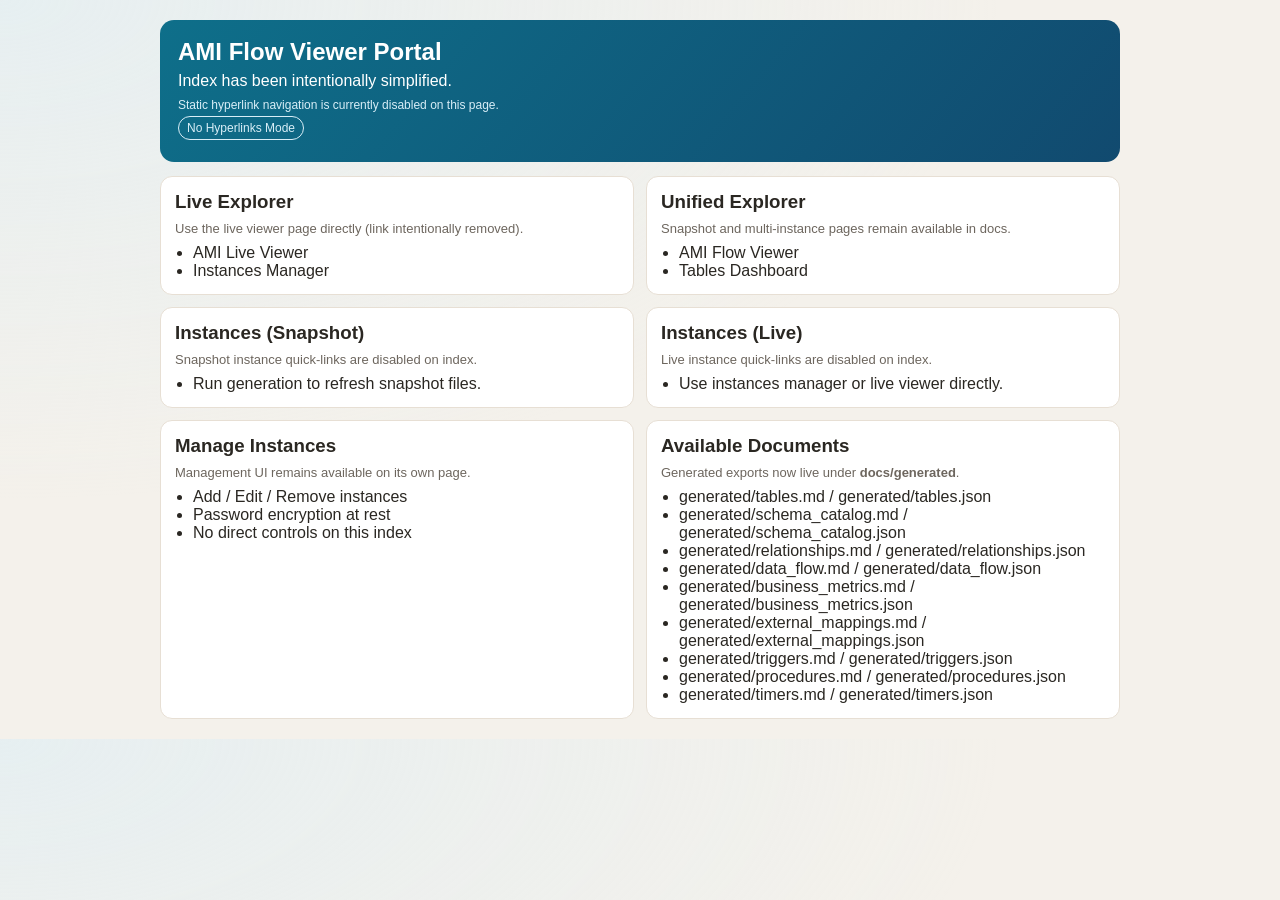
==== web/index.html @ 93d44f1a "optimise paths" ====
<!doctype html>
<html lang="en">
<head>
  <meta charset="utf-8">
  <meta name="viewport" content="width=device-width, initial-scale=1">
  <title>AMI Flow Viewer Portal</title>
  <style>
    :root {
      --bg: #f4f1eb;
      --card: #ffffff;
      --ink: #2a2722;
      --muted: #6d665e;
      --line: #e7dfd4;
      --accent: #0e6f8a;
    }
    * { box-sizing: border-box; }
    body {
      margin: 0;
      font-family: "Segoe UI", Tahoma, sans-serif;
      color: var(--ink);
      background: radial-gradient(1000px 500px at 0% 0%, #d9edf780, transparent), var(--bg);
    }
    .wrap { max-width: 1000px; margin: 0 auto; padding: 20px; }
    .hero {
      background: linear-gradient(130deg, #0e6f8a, #114a6f);
      color: #fff;
      border-radius: 14px;
      padding: 18px;
    }
    h1 { margin: 0 0 6px; }
    p { margin: 4px 0; }
    .grid {
      margin-top: 14px;
      display: grid;
      grid-template-columns: repeat(2, minmax(0, 1fr));
      gap: 12px;
    }
    .card {
      background: var(--card);
      border: 1px solid var(--line);
      border-radius: 12px;
      padding: 14px;
    }
    .card h3 { margin: 0 0 8px; }
    .muted { color: var(--muted); font-size: 13px; }
    ul { margin: 8px 0 0; padding-left: 18px; }
    .inline-note { margin-top: 8px; color: #d8eef7; font-size: 12px; }
    .pill {
      display: inline-block;
      padding: 4px 8px;
      border-radius: 999px;
      border: 1px solid #d8eef7;
      color: #d8eef7;
      font-size: 12px;
    }
    @media (max-width: 900px) {
      .grid { grid-template-columns: 1fr; }
    }
  </style>
</head>
<body>
  <div class="wrap">
    <section class="hero">
      <h1>AMI Flow Viewer Portal</h1>
      <p>Index has been intentionally simplified.</p>
      <p class="inline-note">Static hyperlink navigation is currently disabled on this page.</p>
      <p><span class="pill">No Hyperlinks Mode</span></p>
    </section>

    <section class="grid">
      <article class="card">
        <h3>Live Explorer</h3>
        <p class="muted">Use the live viewer page directly (link intentionally removed).</p>
        <ul>
          <li>AMI Live Viewer</li>
          <li>Instances Manager</li>
        </ul>
      </article>

      <article class="card">
        <h3>Unified Explorer</h3>
        <p class="muted">Snapshot and multi-instance pages remain available in docs.</p>
        <ul>
          <li>AMI Flow Viewer</li>
          <li>Tables Dashboard</li>
        </ul>
      </article>

      <article class="card">
        <h3>Instances (Snapshot)</h3>
        <p class="muted">Snapshot instance quick-links are disabled on index.</p>
        <ul>
          <li>Run generation to refresh snapshot files.</li>
        </ul>
      </article>

      <article class="card">
        <h3>Instances (Live)</h3>
        <p class="muted">Live instance quick-links are disabled on index.</p>
        <ul>
          <li>Use instances manager or live viewer directly.</li>
        </ul>
      </article>

      <article class="card">
        <h3>Manage Instances</h3>
        <p class="muted">Management UI remains available on its own page.</p>
        <ul>
          <li>Add / Edit / Remove instances</li>
          <li>Password encryption at rest</li>
          <li>No direct controls on this index</li>
        </ul>
      </article>

      <article class="card">
        <h3>Available Documents</h3>
        <p class="muted">Generated exports now live under <strong>docs/generated</strong>.</p>
        <ul>
          <li>generated/tables.md / generated/tables.json</li>
          <li>generated/schema_catalog.md / generated/schema_catalog.json</li>
          <li>generated/relationships.md / generated/relationships.json</li>
          <li>generated/data_flow.md / generated/data_flow.json</li>
          <li>generated/business_metrics.md / generated/business_metrics.json</li>
          <li>generated/external_mappings.md / generated/external_mappings.json</li>
          <li>generated/triggers.md / generated/triggers.json</li>
          <li>generated/procedures.md / generated/procedures.json</li>
          <li>generated/timers.md / generated/timers.json</li>
        </ul>
      </article>
    </section>
  </div>
</body>
</html>
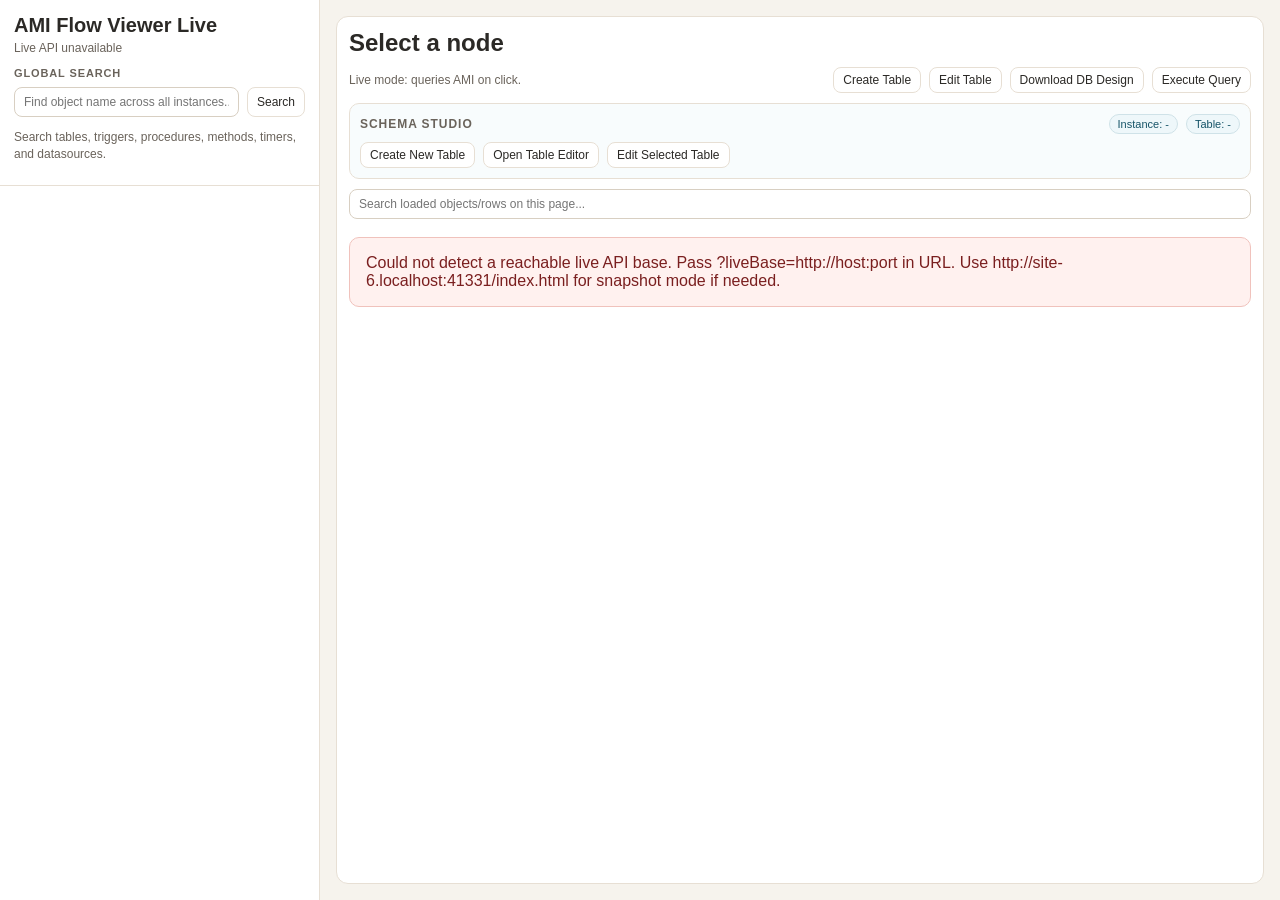
==== commit 7b733681: "landing changed to main live viewer page" ====
--- a/web/index.html
+++ b/web/index.html
@@ -3,131 +3,13 @@
 <head>
   <meta charset="utf-8">
   <meta name="viewport" content="width=device-width, initial-scale=1">
-  <title>AMI Flow Viewer Portal</title>
-  <style>
-    :root {
-      --bg: #f4f1eb;
-      --card: #ffffff;
-      --ink: #2a2722;
-      --muted: #6d665e;
-      --line: #e7dfd4;
-      --accent: #0e6f8a;
-    }
-    * { box-sizing: border-box; }
-    body {
-      margin: 0;
-      font-family: "Segoe UI", Tahoma, sans-serif;
-      color: var(--ink);
-      background: radial-gradient(1000px 500px at 0% 0%, #d9edf780, transparent), var(--bg);
-    }
-    .wrap { max-width: 1000px; margin: 0 auto; padding: 20px; }
-    .hero {
-      background: linear-gradient(130deg, #0e6f8a, #114a6f);
-      color: #fff;
-      border-radius: 14px;
-      padding: 18px;
-    }
-    h1 { margin: 0 0 6px; }
-    p { margin: 4px 0; }
-    .grid {
-      margin-top: 14px;
-      display: grid;
-      grid-template-columns: repeat(2, minmax(0, 1fr));
-      gap: 12px;
-    }
-    .card {
-      background: var(--card);
-      border: 1px solid var(--line);
-      border-radius: 12px;
-      padding: 14px;
-    }
-    .card h3 { margin: 0 0 8px; }
-    .muted { color: var(--muted); font-size: 13px; }
-    ul { margin: 8px 0 0; padding-left: 18px; }
-    .inline-note { margin-top: 8px; color: #d8eef7; font-size: 12px; }
-    .pill {
-      display: inline-block;
-      padding: 4px 8px;
-      border-radius: 999px;
-      border: 1px solid #d8eef7;
-      color: #d8eef7;
-      font-size: 12px;
-    }
-    @media (max-width: 900px) {
-      .grid { grid-template-columns: 1fr; }
-    }
-  </style>
+  <meta http-equiv="refresh" content="0; url=ami_flow_live.html">
+  <title>AMI Flow Viewer</title>
+  <script>
+    window.location.replace('ami_flow_live.html');
+  </script>
 </head>
 <body>
-  <div class="wrap">
-    <section class="hero">
-      <h1>AMI Flow Viewer Portal</h1>
-      <p>Index has been intentionally simplified.</p>
-      <p class="inline-note">Static hyperlink navigation is currently disabled on this page.</p>
-      <p><span class="pill">No Hyperlinks Mode</span></p>
-    </section>
-
-    <section class="grid">
-      <article class="card">
-        <h3>Live Explorer</h3>
-        <p class="muted">Use the live viewer page directly (link intentionally removed).</p>
-        <ul>
-          <li>AMI Live Viewer</li>
-          <li>Instances Manager</li>
-        </ul>
-      </article>
-
-      <article class="card">
-        <h3>Unified Explorer</h3>
-        <p class="muted">Snapshot and multi-instance pages remain available in docs.</p>
-        <ul>
-          <li>AMI Flow Viewer</li>
-          <li>Tables Dashboard</li>
-        </ul>
-      </article>
-
-      <article class="card">
-        <h3>Instances (Snapshot)</h3>
-        <p class="muted">Snapshot instance quick-links are disabled on index.</p>
-        <ul>
-          <li>Run generation to refresh snapshot files.</li>
-        </ul>
-      </article>
-
-      <article class="card">
-        <h3>Instances (Live)</h3>
-        <p class="muted">Live instance quick-links are disabled on index.</p>
-        <ul>
-          <li>Use instances manager or live viewer directly.</li>
-        </ul>
-      </article>
-
-      <article class="card">
-        <h3>Manage Instances</h3>
-        <p class="muted">Management UI remains available on its own page.</p>
-        <ul>
-          <li>Add / Edit / Remove instances</li>
-          <li>Password encryption at rest</li>
-          <li>No direct controls on this index</li>
-        </ul>
-      </article>
-
-      <article class="card">
-        <h3>Available Documents</h3>
-        <p class="muted">Generated exports now live under <strong>docs/generated</strong>.</p>
-        <ul>
-          <li>generated/tables.md / generated/tables.json</li>
-          <li>generated/schema_catalog.md / generated/schema_catalog.json</li>
-          <li>generated/relationships.md / generated/relationships.json</li>
-          <li>generated/data_flow.md / generated/data_flow.json</li>
-          <li>generated/business_metrics.md / generated/business_metrics.json</li>
-          <li>generated/external_mappings.md / generated/external_mappings.json</li>
-          <li>generated/triggers.md / generated/triggers.json</li>
-          <li>generated/procedures.md / generated/procedures.json</li>
-          <li>generated/timers.md / generated/timers.json</li>
-        </ul>
-      </article>
-    </section>
-  </div>
+  <p>Redirecting to the live viewer...</p>
 </body>
 </html>
